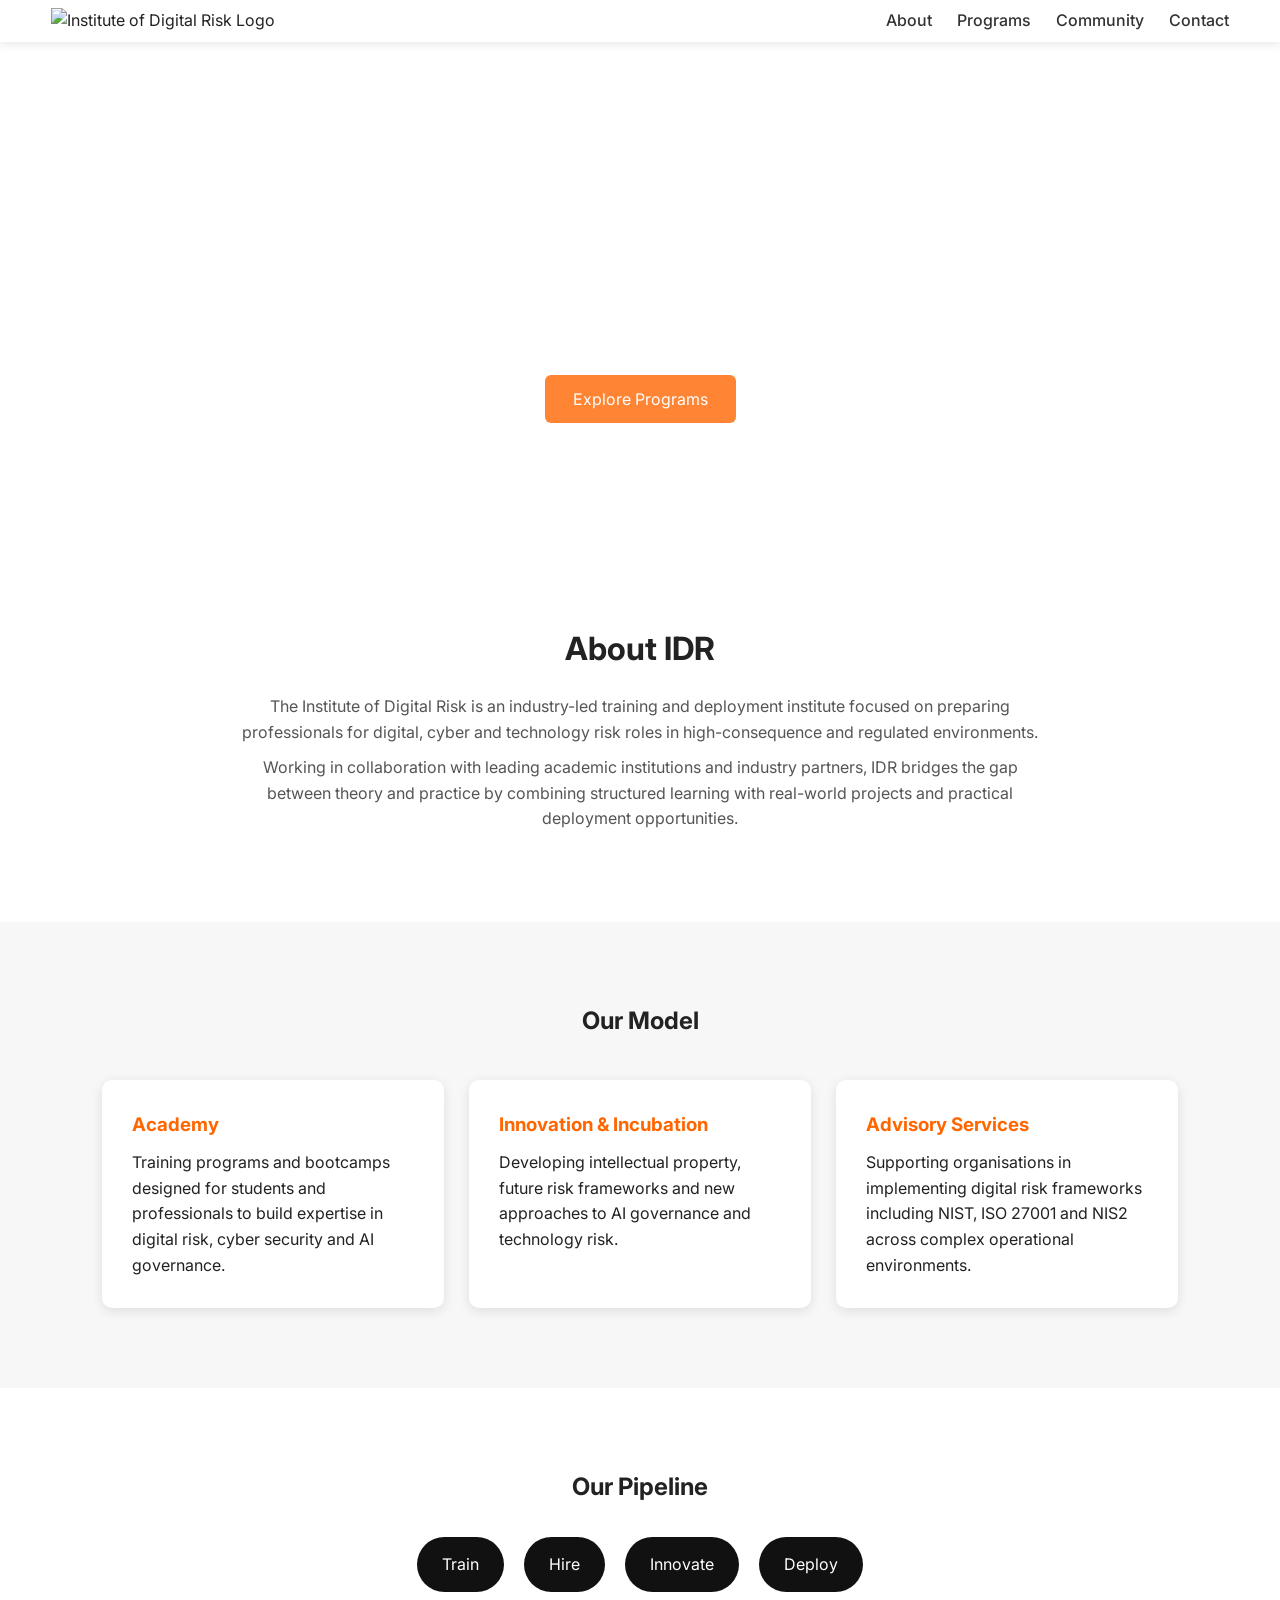
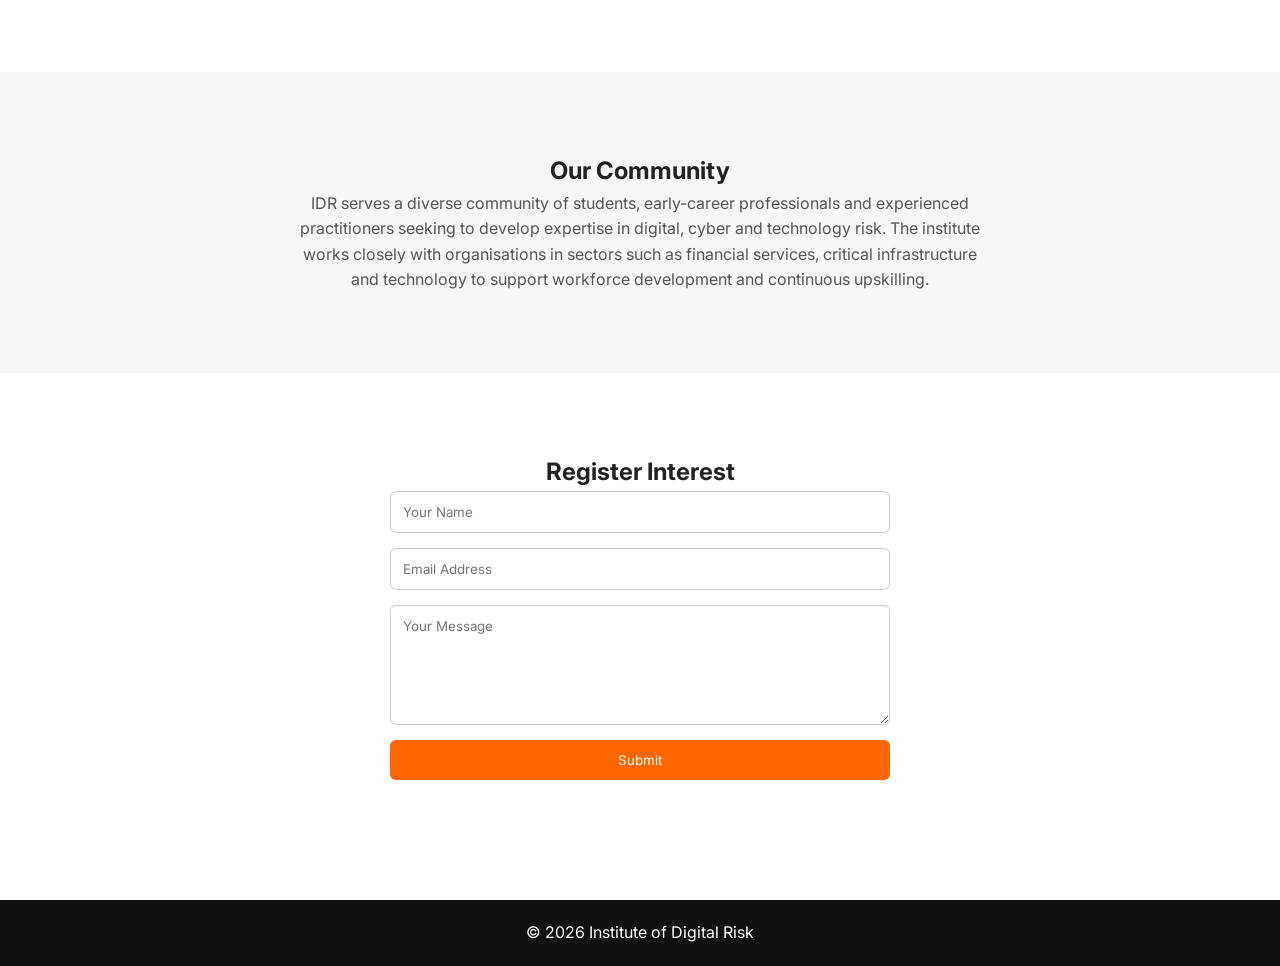
==== index.html @ 798face8 "latest commit" ====
<!DOCTYPE html>
<html lang="en">
<head>
<meta charset="UTF-8">
<meta name="viewport" content="width=device-width, initial-scale=1.0">

<title>Institute of Digital Risk</title>
<Link rel="stylesheet" href="style.css"/>

<link href="https://fonts.googleapis.com/css2?family=Inter:wght@300;400;600;700&display=swap" rel="stylesheet">


</head>

<body>

<header>
<nav>
<div class="logo">
<img src="assets/LOGO.png" alt="Institute of Digital Risk Logo">
</div>

<ul>
<li><a href="#about">About</a></li>
<li><a href="#services">Programs</a></li>
<li><a href="#community">Community</a></li>
<li><a href="#contact">Contact</a></li>
</ul>
</nav>
</header>

<main>

<!-- HERO -->

<section class="hero">

<h1>Advancing the Future of Digital Risk</h1>

<p>
The Institute of Digital Risk (IDR) trains and deploys digital risk professionals
through a unique model that combines academic collaboration with real-world
industry practice.
</p>

<button onclick="scrollToSection()">Explore Programs</button>

</section>


<!-- ABOUT -->

<section id="about" class="about">

<h2>About IDR</h2>

<p>
The Institute of Digital Risk is an industry-led training and deployment institute
focused on preparing professionals for digital, cyber and technology risk roles in
high-consequence and regulated environments.
</p>

<p>
Working in collaboration with leading academic institutions and industry partners,
IDR bridges the gap between theory and practice by combining structured learning
with real-world projects and practical deployment opportunities.
</p>

</section>


<!-- SERVICES -->

<section id="services" class="services">

<h2>Our Model</h2>

<div class="service-grid">

<div class="card">
<h3>Academy</h3>
<p>
Training programs and bootcamps designed for students and professionals
to build expertise in digital risk, cyber security and AI governance.
</p>
</div>

<div class="card">
<h3>Innovation & Incubation</h3>
<p>
Developing intellectual property, future risk frameworks and new approaches
to AI governance and technology risk.
</p>
</div>

<div class="card">
<h3>Advisory Services</h3>
<p>
Supporting organisations in implementing digital risk frameworks including
NIST, ISO 27001 and NIS2 across complex operational environments.
</p>
</div>

</div>

</section>


<!-- PIPELINE -->

<section class="pipeline">

<h2>Our Pipeline</h2>

<div class="steps">
<div class="step">Train</div>
<div class="step">Hire</div>
<div class="step">Innovate</div>
<div class="step">Deploy</div>
</div>

</section>


<!-- COMMUNITY -->

<section id="community" class="community">

<h2>Our Community</h2>

<p>
IDR serves a diverse community of students, early-career professionals and
experienced practitioners seeking to develop expertise in digital, cyber and
technology risk. The institute works closely with organisations in sectors such as
financial services, critical infrastructure and technology to support workforce
development and continuous upskilling.
</p>

</section>


<!-- CONTACT -->

<section id="contact" class="contact">

<h2>Register Interest</h2>

<form>

<input type="text" placeholder="Your Name" required>

<input type="email" placeholder="Email Address" required>

<textarea placeholder="Your Message"></textarea>

<button type="submit">Submit</button>

</form>

</section>

</main>

<footer>
<p>© 2026 Institute of Digital Risk</p>
</footer>


<script>

function scrollToSection(){
document.getElementById("services").scrollIntoView({
behavior:"smooth"
})
}

</script>

</body>
</html>
---- style.css ----
*{
margin:0;
padding:0;
box-sizing:border-box;
font-family:'Inter',sans-serif;
scroll-behavior:smooth;
}

body{
line-height:1.6;
color:#222;
}

/* NAVBAR */

header{
position:sticky;
top:0;
background:white;
box-shadow:0 2px 10px rgba(0,0,0,0.1);
z-index:1000;
}

nav{
display:flex;
justify-content:space-between;
align-items:center;
padding:8px 4%;
}



.logo img{
height:55px;
width:auto;
}

nav ul{
display:flex;
list-style:none;
gap:25px;
}

nav a{
text-decoration:none;
color:#333;
font-weight:500;
}

nav a:hover{
color:#ff6600;
}

/* HERO */

.hero{
background: url("assets/hero.png") center/cover no-repeat;
color:white;
padding:120px 8%;
text-align:center;
opacity: 0.8;
}

.hero h1{
font-size:48px;
margin-bottom:20px;
opacity:0;
animation:fadeUp 1s ease forwards;
}

.hero p{
max-width:650px;
margin:auto;
font-size:18px;
opacity:0;
animation:fadeUp 1s ease forwards;
animation-delay:0.4s;
}


@keyframes fadeUp{
from{
opacity:0;
transform:translateY(30px);
}
to{
opacity:1;
transform:translateY(0);
}
}

.hero button{
margin-top:30px;
padding:14px 28px;
border:none;
background:#ff6600;
color:white;
font-size:16px;
cursor:pointer;
border-radius:6px;
}

.hero button:hover{
background:#e05500;
}

/* ABOUT */

.about{
padding:80px 8%;
text-align:center;
}

.about h2{
font-size:32px;
margin-bottom:20px;
}

.about p{
max-width:800px;
margin:auto;
margin-bottom:10px;
color:#555;
}

/* SERVICES */

.services{
background:#f7f7f7;
padding:80px 8%;
}

.services h2{
text-align:center;
margin-bottom:40px;
}

.service-grid{
display:grid;
grid-template-columns:repeat(auto-fit,minmax(250px,1fr));
gap:25px;
}

.card{
background:white;
padding:30px;
border-radius:10px;
box-shadow:0 3px 12px rgba(0,0,0,0.1);
transition:0.3s;
}

.card:hover{
transform:translateY(-5px);
}

.card h3{
margin-bottom:10px;
color:#ff6600;
}

/* PIPELINE */

.pipeline{
padding:80px 8%;
text-align:center;
}

.steps{
display:flex;
flex-wrap:wrap;
justify-content:center;
gap:20px;
margin-top:30px;
}

.step{
background:#111;
color:white;
padding:15px 25px;
border-radius:30px;
}

/* COMMUNITY */

.community{
background:#f7f7f7;
padding:80px 8%;
text-align:center;
}

.community p{
max-width:700px;
margin:auto;
color:#555;
}

/* CONTACT */

.contact{
padding:80px 8%;
text-align:center;
}

.contact form{
max-width:500px;
margin:auto;
display:flex;
flex-direction:column;
gap:15px;
}

input,textarea{
padding:12px;
border:1px solid #ccc;
border-radius:6px;
}

textarea{
min-height:120px;
}

.contact button{
background:#ff6600;
color:white;
border:none;
padding:12px;
border-radius:6px;
cursor:pointer;
}

.contact button:hover{
background:#e05500;
}

/* FOOTER */

footer{
background:#111;
color:white;
text-align:center;
padding:20px;
margin-top:40px;
}

/* MOBILE */

@media(max-width:768px){

.hero h1{
font-size:32px;
}

nav ul{
gap:15px;
}

}
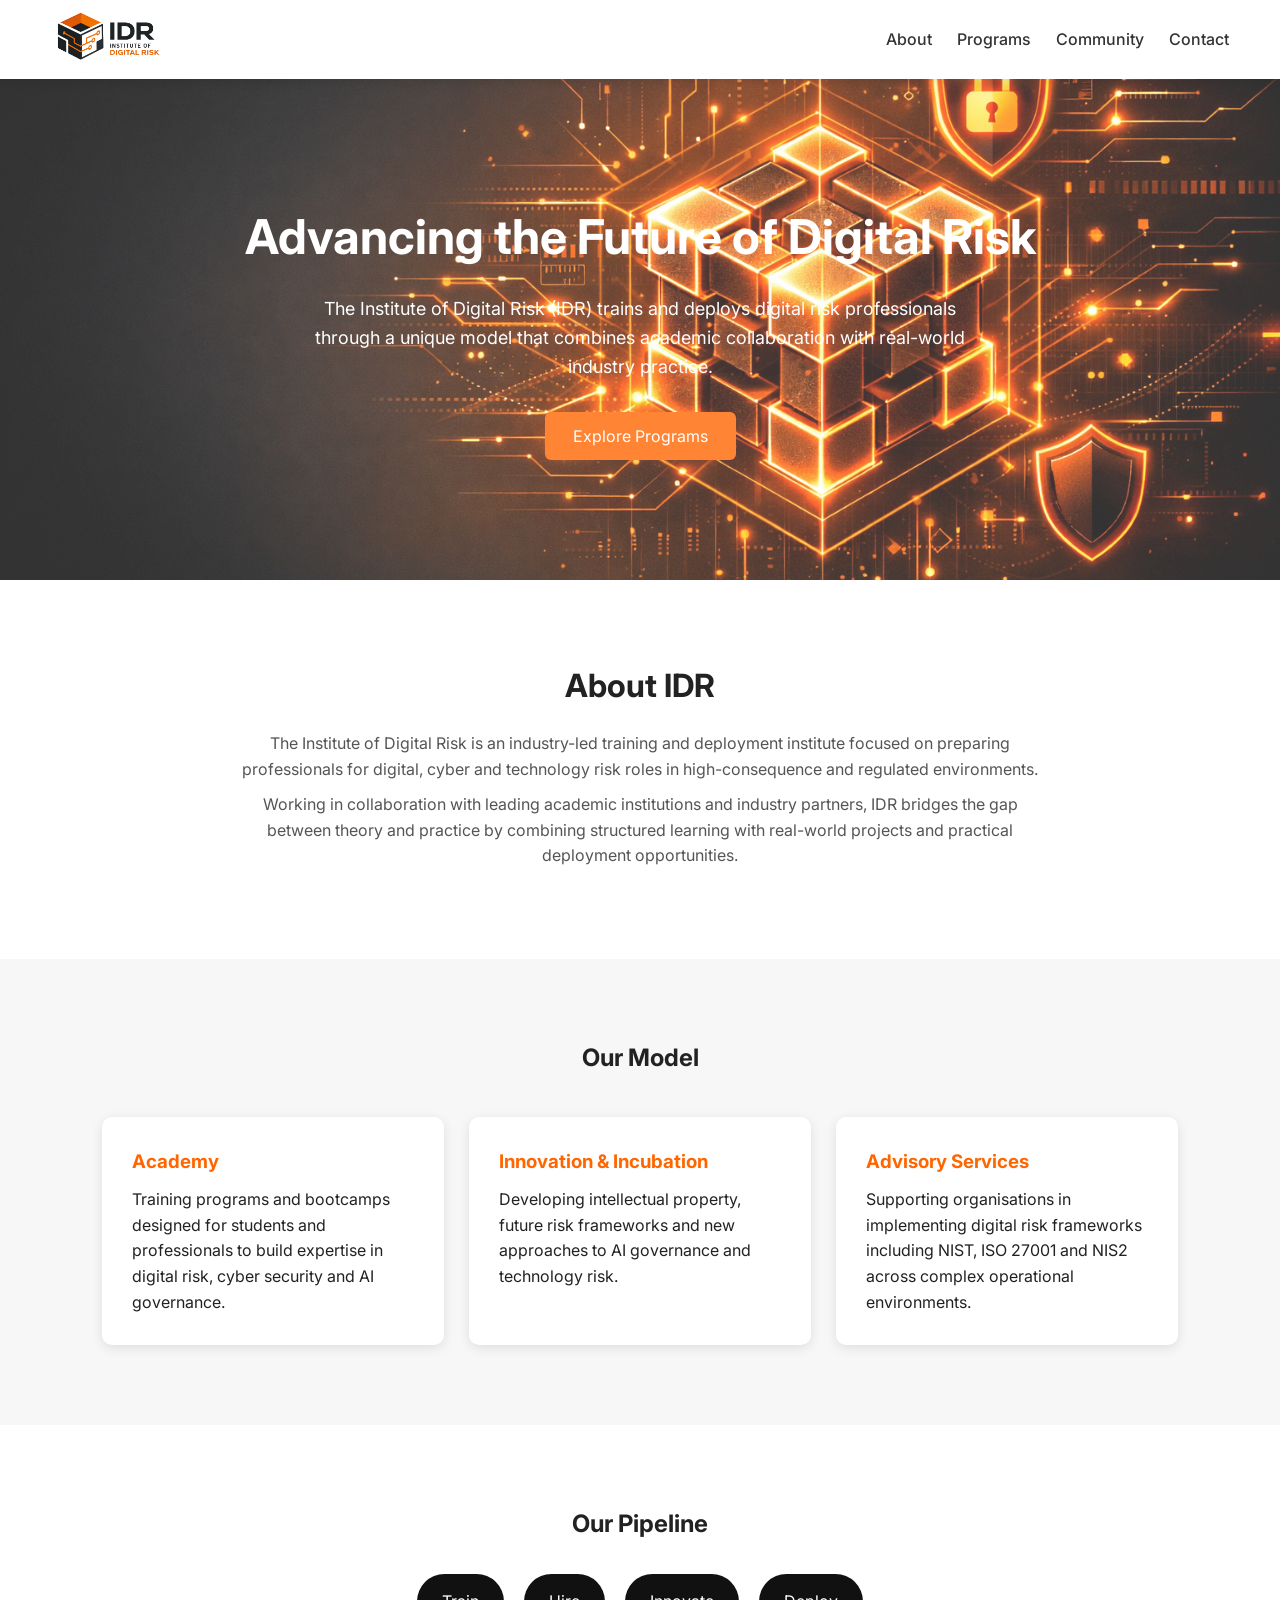
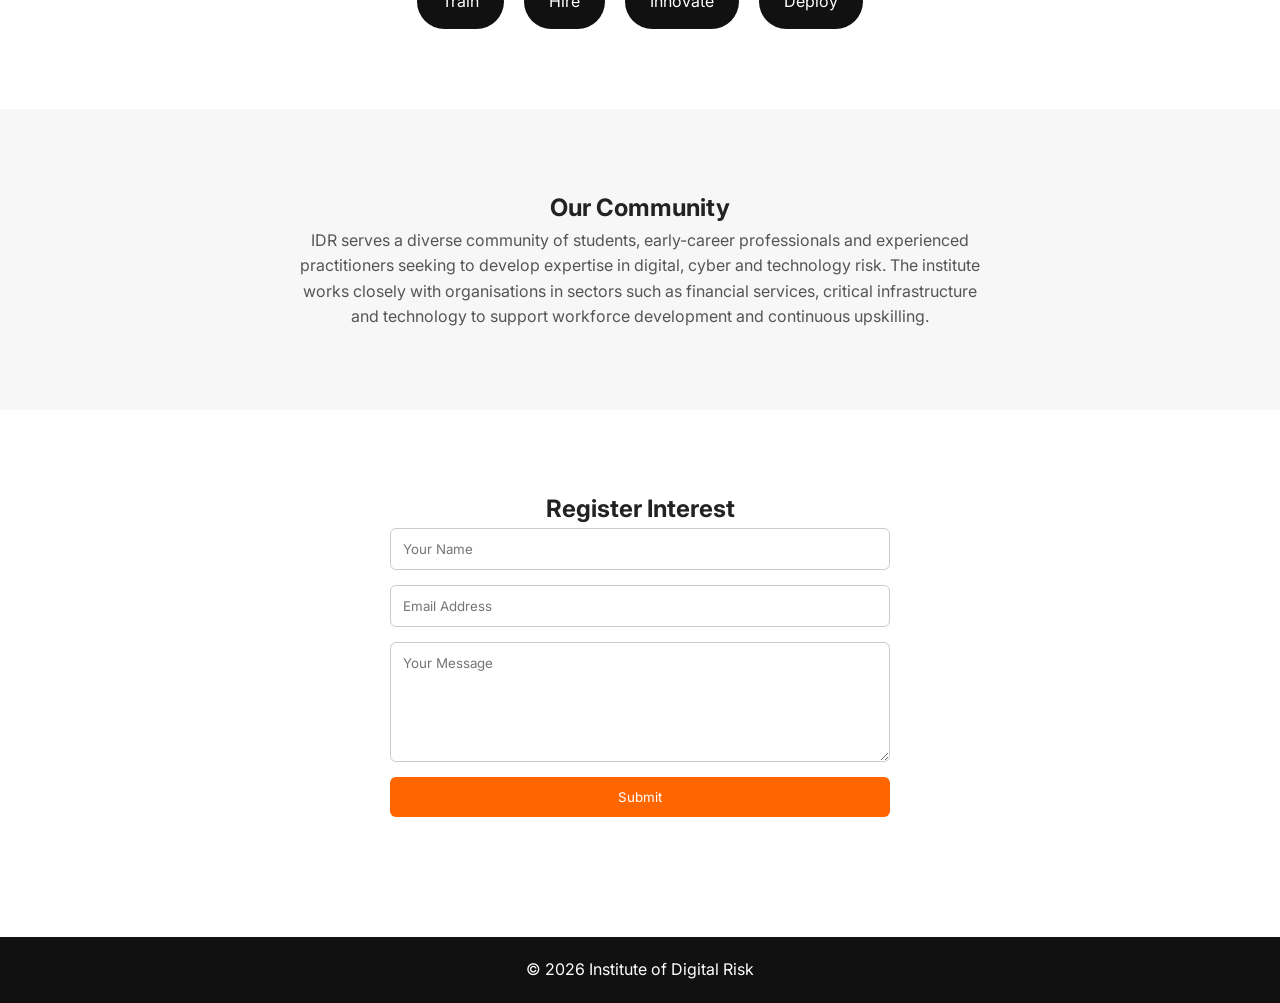
==== commit e540f6e0: "latest commit" ====
--- a/index.html
+++ b/index.html
@@ -17,7 +17,7 @@
 <header>
 <nav>
 <div class="logo">
-<img src="assets/LOGO.png" alt="Institute of Digital Risk Logo">
+<img src="assets/Logo.png" alt="Institute of Digital Risk Logo">
 </div>
 
 <ul>
--- a/style.css
+++ b/style.css
@@ -55,7 +55,7 @@
 /* HERO */
 
 .hero{
-background: url("assets/hero.png") center/cover no-repeat;
+background: url("assets/Hero.png") center/cover no-repeat;
 color:white;
 padding:120px 8%;
 text-align:center;
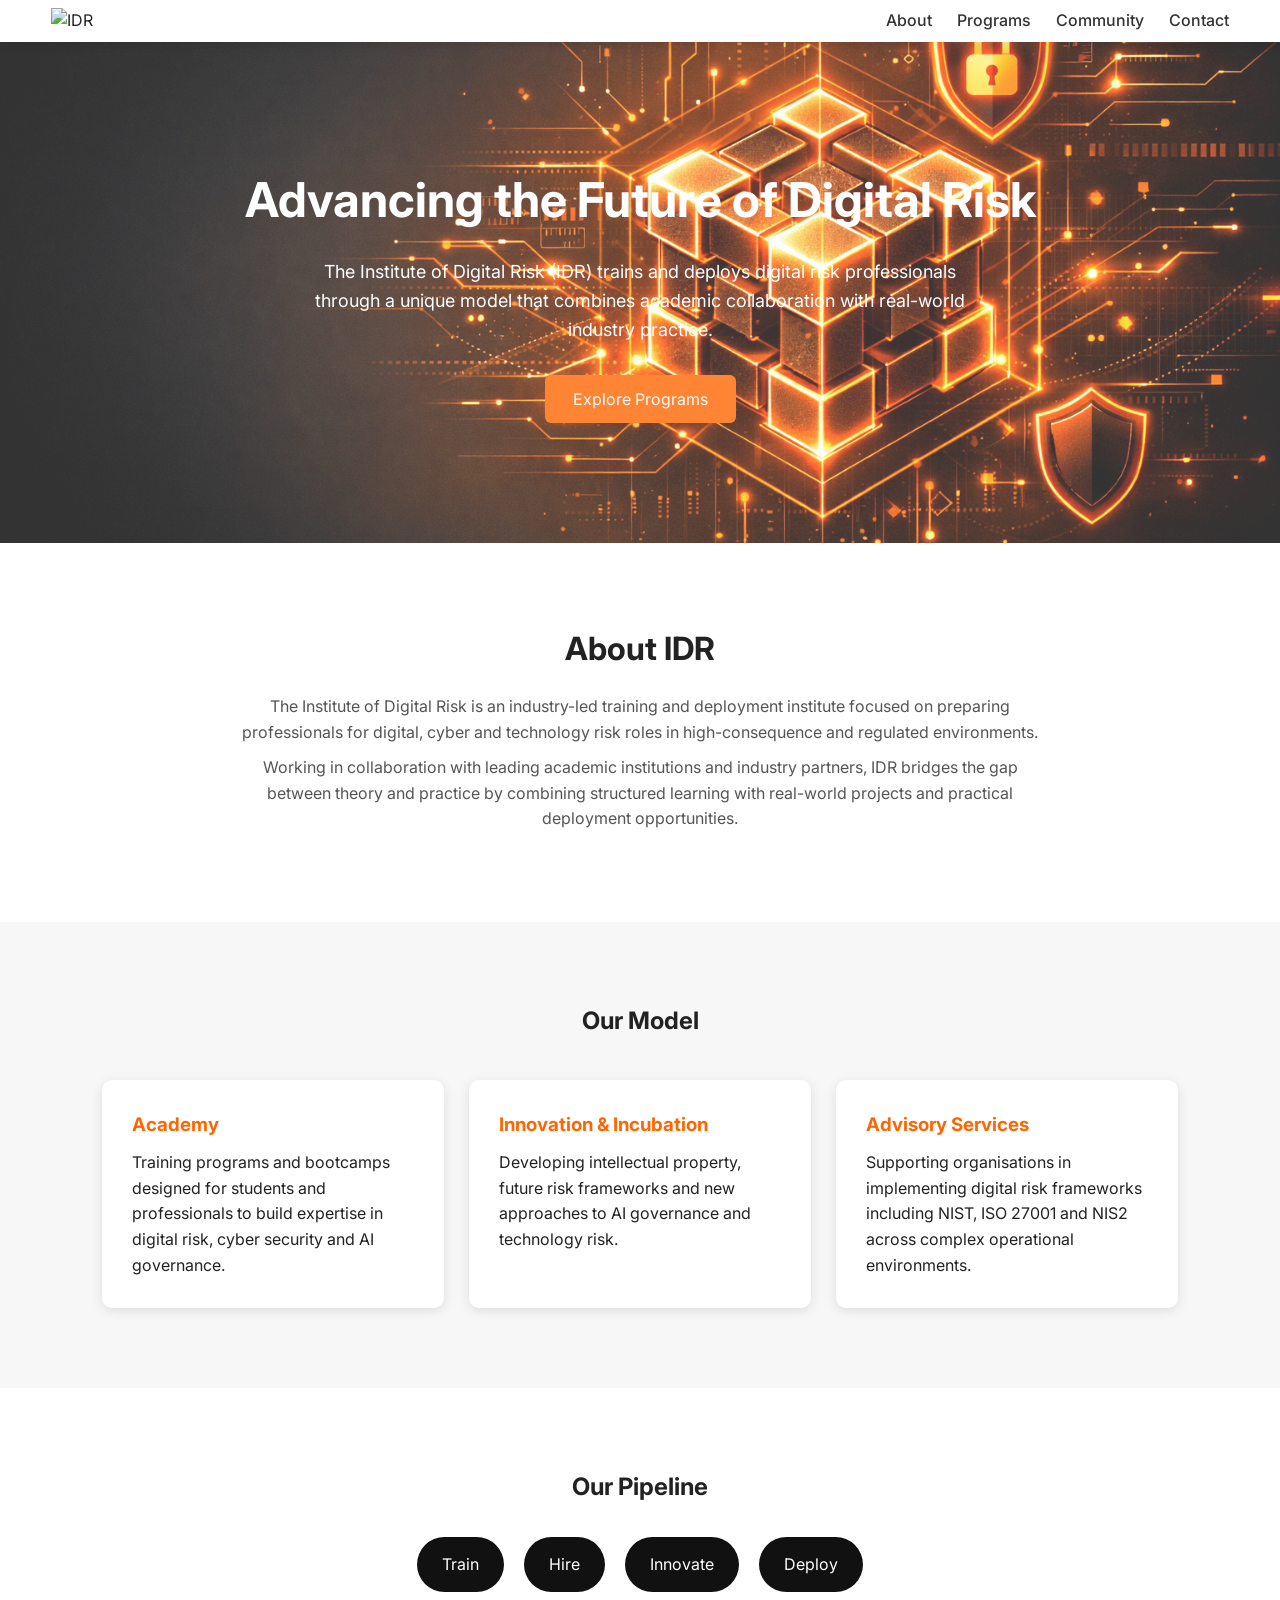
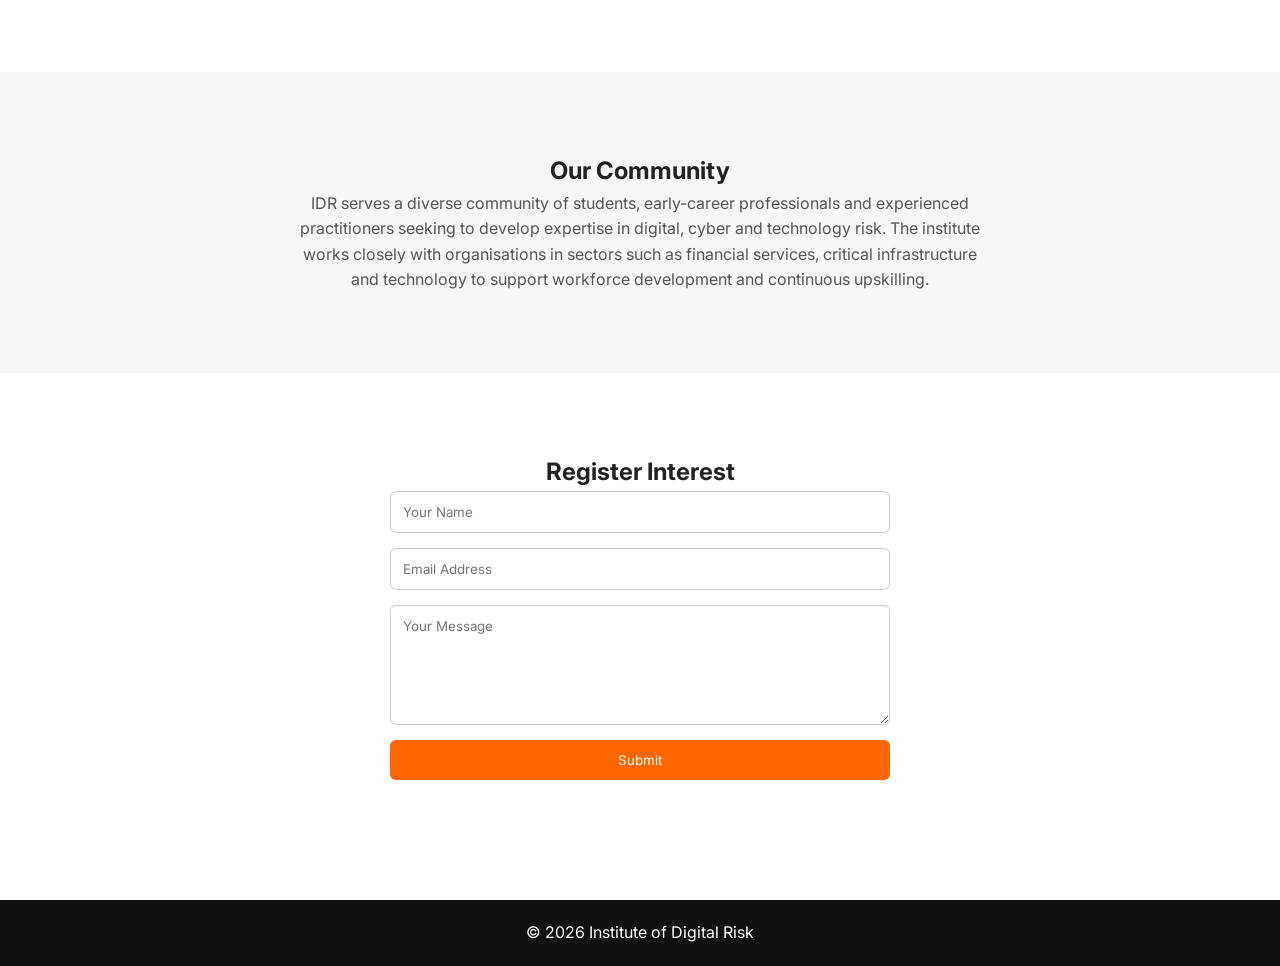
==== commit af6366cd: "latest commit" ====
--- a/index.html
+++ b/index.html
@@ -16,16 +16,20 @@
 
 <header>
 <nav>
+
 <div class="logo">
-<img src="assets/Logo.png" alt="Institute of Digital Risk Logo">
+<img src="assets/logo.png" alt="IDR">
 </div>
 
-<ul>
+<div class="menu-toggle" onclick="toggleMenu()">☰</div>
+
+<ul id="nav-links">
 <li><a href="#about">About</a></li>
 <li><a href="#services">Programs</a></li>
 <li><a href="#community">Community</a></li>
 <li><a href="#contact">Contact</a></li>
 </ul>
+
 </nav>
 </header>
 
@@ -174,6 +178,10 @@
 })
 }
 
+function toggleMenu(){
+document.getElementById("nav-links").classList.toggle("active");
+}
+
 </script>
 
 </body>
--- a/style.css
+++ b/style.css
@@ -29,6 +29,45 @@
 padding:8px 4%;
 }
 
+.menu-toggle{
+display:none;
+font-size:28px;
+cursor:pointer;
+}
+
+nav ul{
+display:flex;
+list-style:none;
+gap:25px;
+}
+
+/* Mobile */
+
+@media (max-width:768px){
+
+.menu-toggle{
+display:block;
+}
+
+nav ul{
+position:absolute;
+top:70px;
+left:0;
+width:100%;
+background:white;
+flex-direction:column;
+align-items:center;
+gap:20px;
+padding:20px 0;
+display:none;
+}
+
+nav ul.active{
+display:flex;
+}
+
+}
+
 
 
 .logo img{
@@ -36,11 +75,7 @@
 width:auto;
 }
 
-nav ul{
-display:flex;
-list-style:none;
-gap:25px;
-}
+
 
 nav a{
 text-decoration:none;
@@ -60,6 +95,14 @@
 padding:120px 8%;
 text-align:center;
 opacity: 0.8;
+}
+
+@media (max-width:768px){
+
+.hero{
+background: url("assets/Hero_phone.png") center/cover no-repeat;
+}
+
 }
 
 .hero h1{
@@ -251,8 +294,5 @@
 font-size:32px;
 }
 
-nav ul{
-gap:15px;
-}
-
-}
+
+}
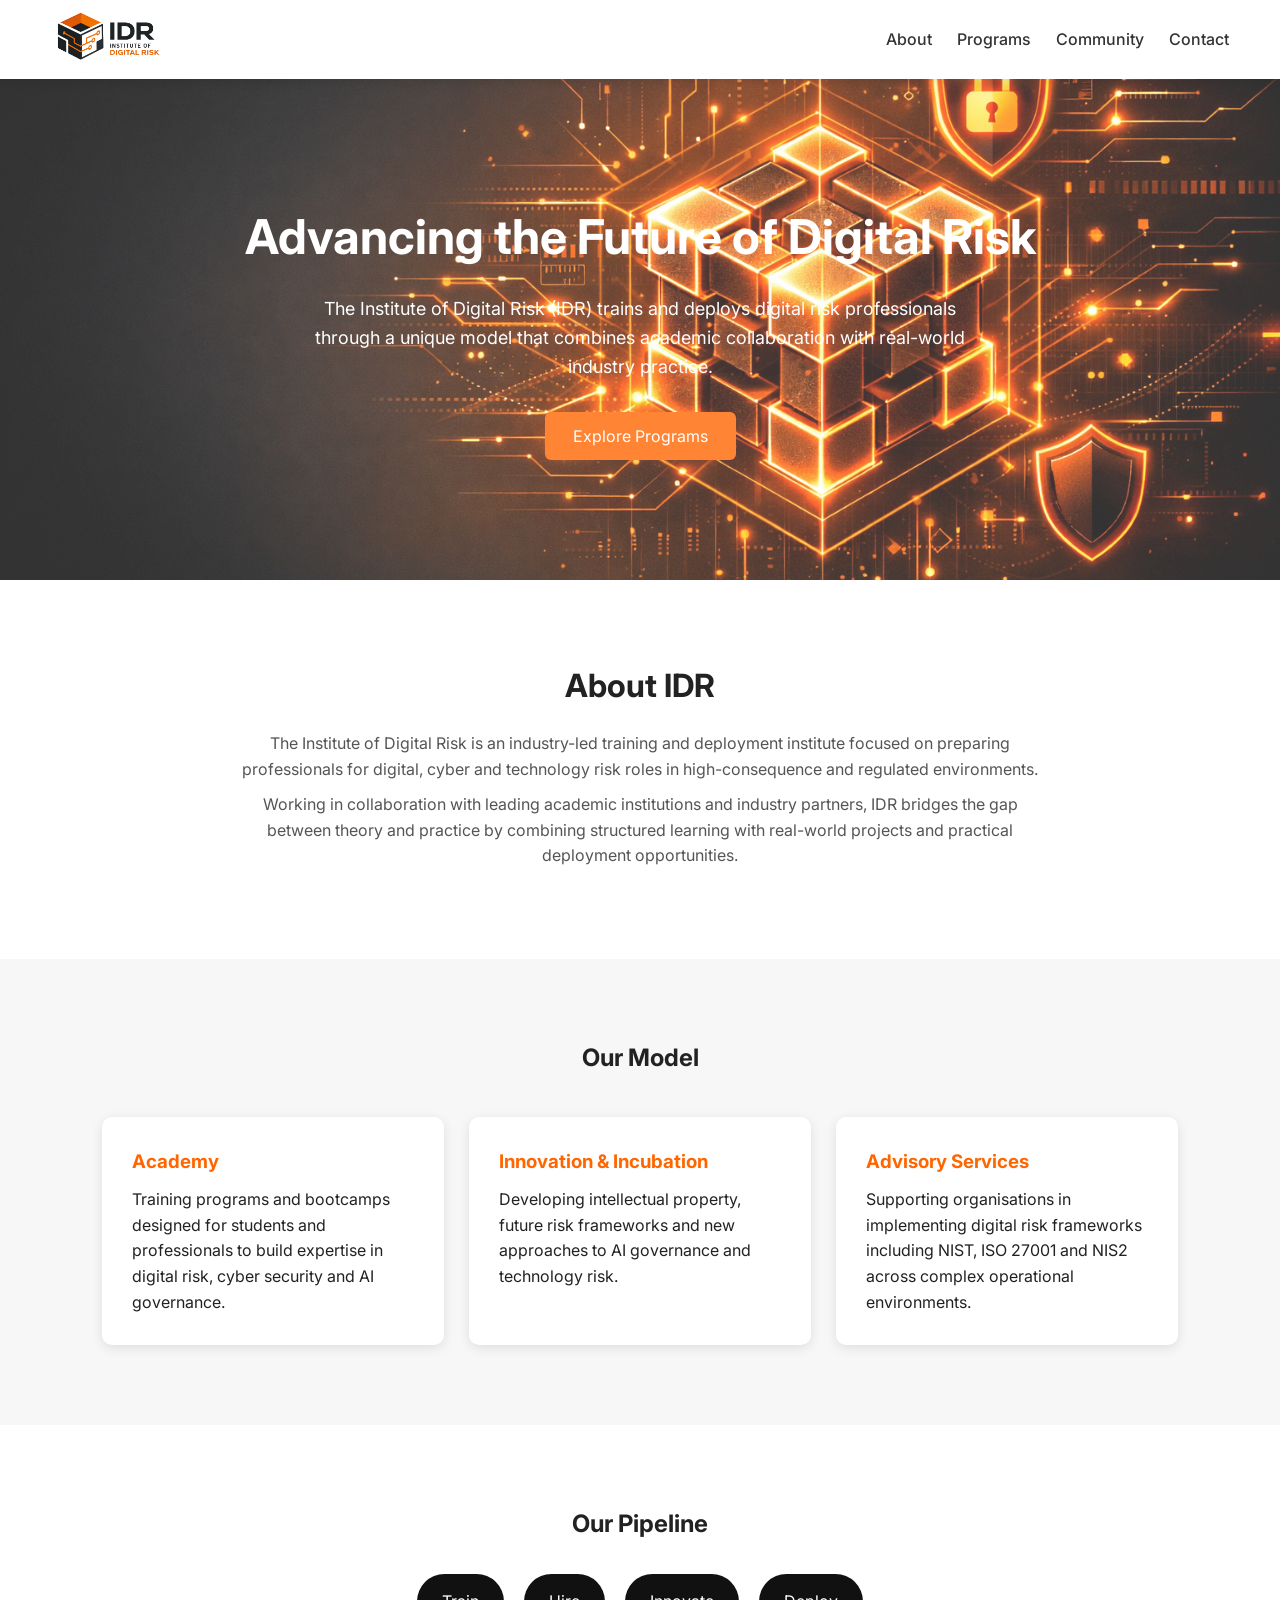
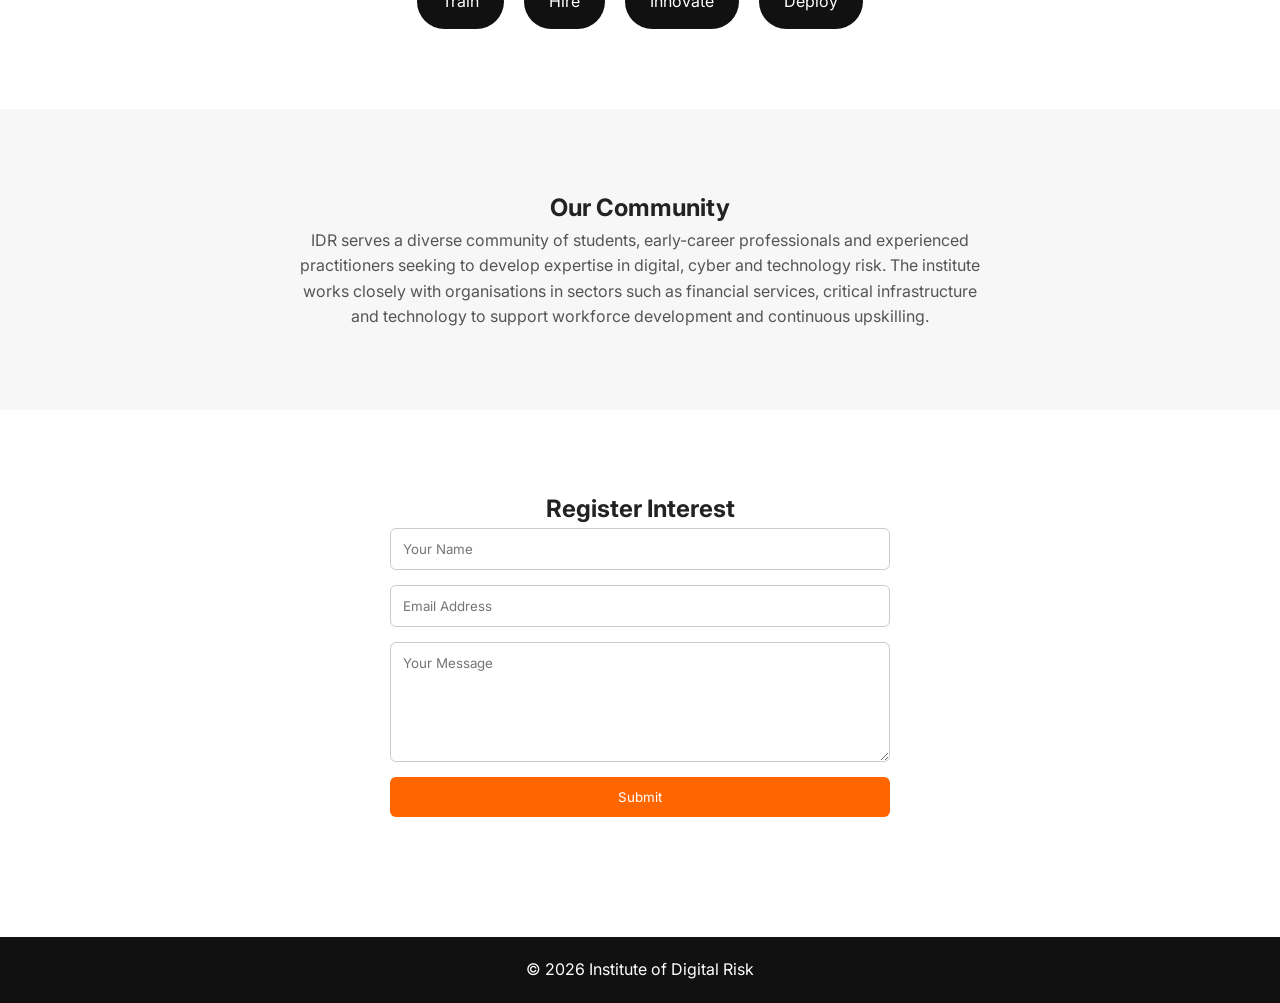
==== commit 997126e2: "latest commit" ====
--- a/index.html
+++ b/index.html
@@ -18,7 +18,7 @@
 <nav>
 
 <div class="logo">
-<img src="assets/logo.png" alt="IDR">
+<img src="assets/Logo.png" alt="IDR">
 </div>
 
 <div class="menu-toggle" onclick="toggleMenu()">☰</div>
